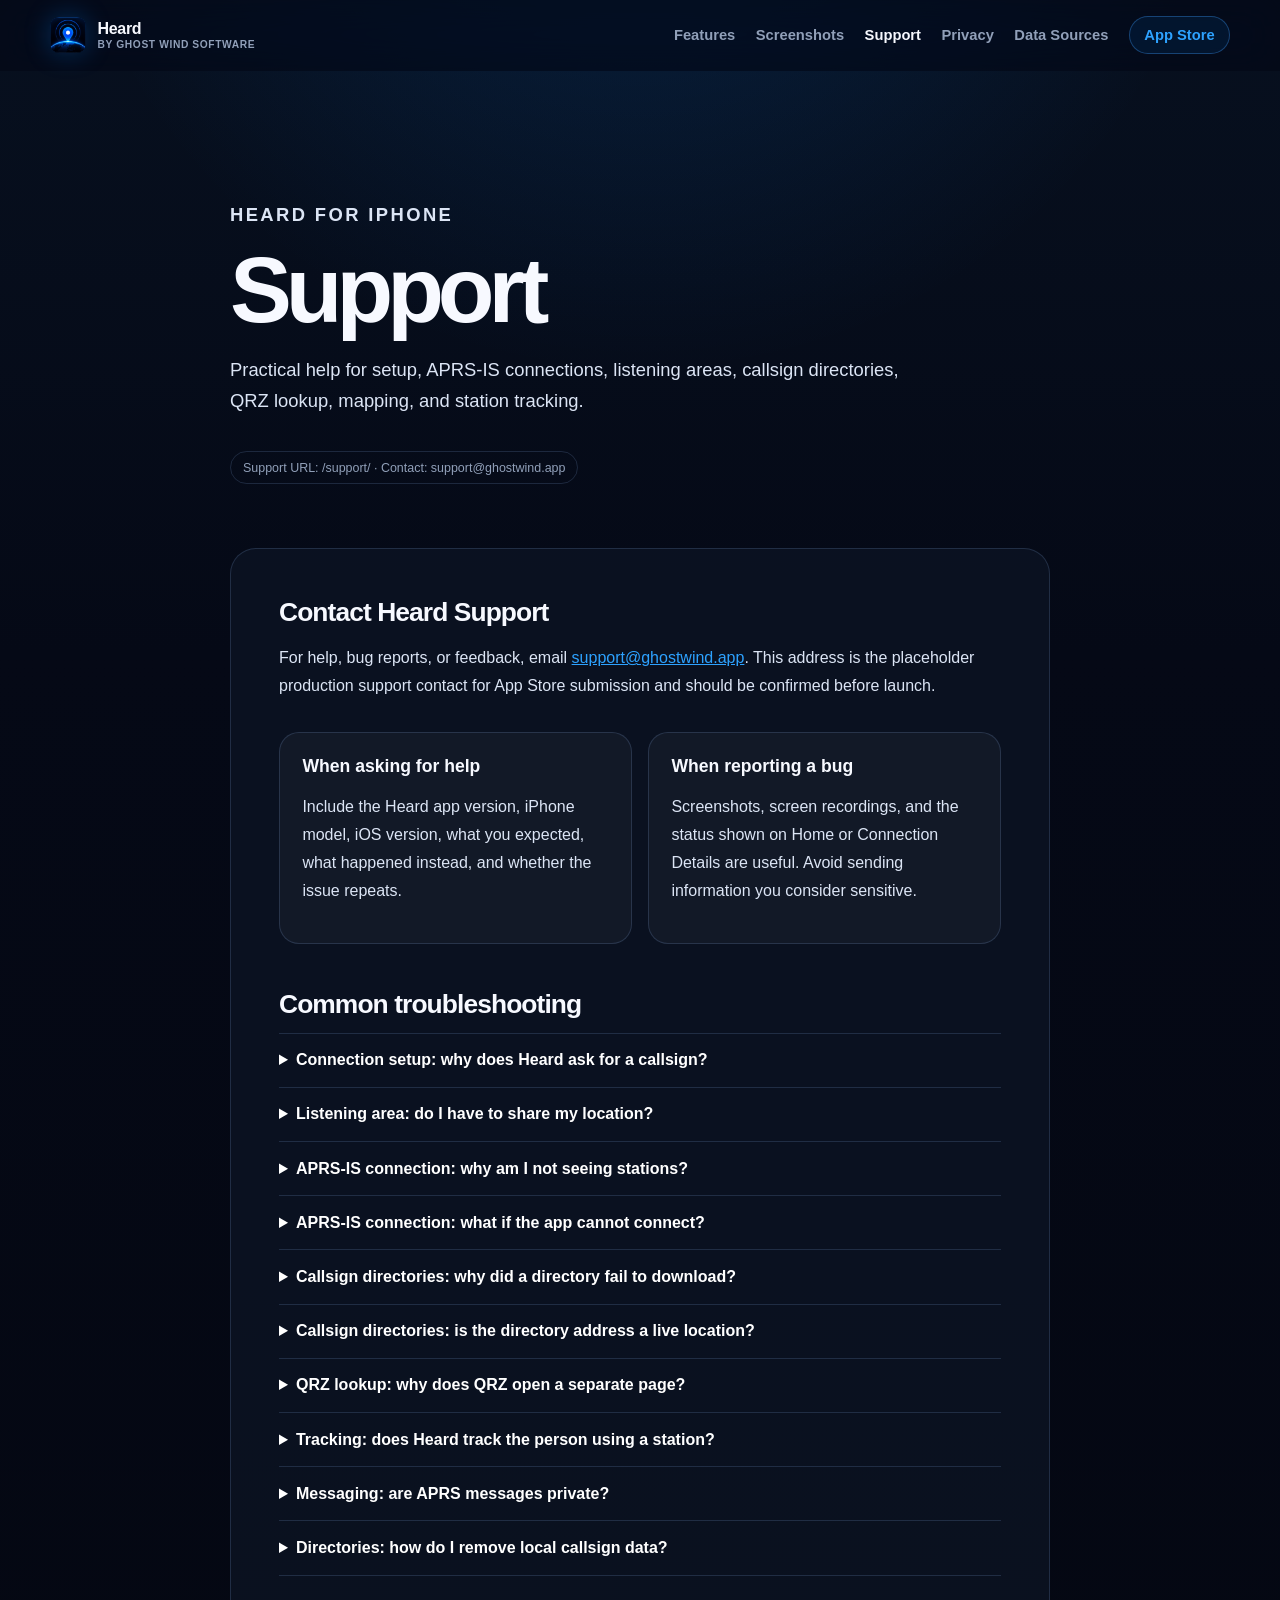
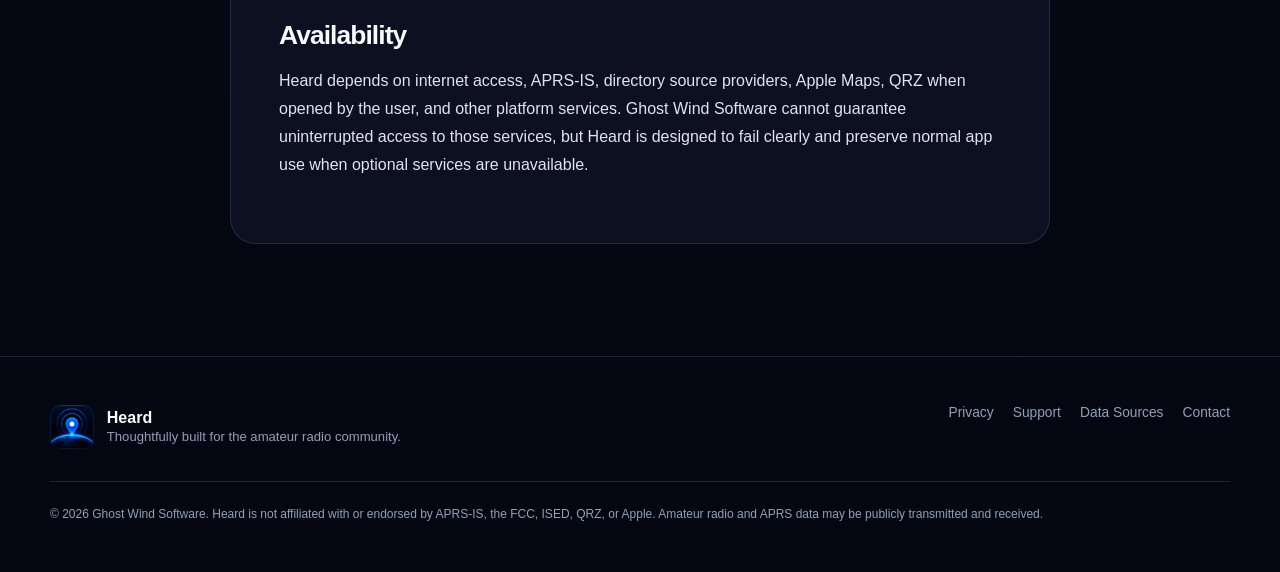
==== support/index.html @ fe1cc54a "web2" ====
<!doctype html>
<html lang="en">
<head>
  <script>document.documentElement.classList.add('js')</script>
  <meta charset="utf-8">
  <meta name="viewport" content="width=device-width, initial-scale=1, viewport-fit=cover">
  <title>Support — Heard APRS App</title>
  <meta name="description" content="Support, troubleshooting, bug reporting, and contact information for Heard, the iPhone APRS app from Ghost Wind Software.">
  <meta name="theme-color" content="#050916">
  <meta name="color-scheme" content="dark">
  <meta name="robots" content="index, follow">
  <meta property="og:title" content="Support — Heard">
  <meta property="og:description" content="Help with Heard setup, APRS-IS connections, listening areas, callsign directories, QRZ lookup, and bug reporting.">
  <meta property="og:image" content="../Assets/og-heard.jpg">
  <meta property="og:type" content="website">
  <meta property="og:site_name" content="Heard">
  <meta name="twitter:card" content="summary_large_image">
  <link rel="icon" href="../Assets/favicon-32.png">
  <link rel="apple-touch-icon" href="../Assets/apple-touch-icon.png">
  <link rel="manifest" href="../site.webmanifest">
  <link rel="stylesheet" href="../css/main.css">
</head>
<body>
<a class="skip-link" href="#main">Skip to content</a>
<header class="site-header"><nav class="nav" aria-label="Main navigation"><a class="brand" href="../"><img src="../Assets/icon-512.png" alt=""><span>Heard<small>by Ghost Wind Software</small></span></a><button class="menu-button" type="button" aria-label="Open navigation" aria-expanded="false" aria-controls="main-navigation">☰</button><div class="nav-links" id="main-navigation"><a href="../#features">Features</a><a href="../#screenshots">Screenshots</a><a href="../support/" aria-current="page">Support</a><a href="../privacy/">Privacy</a><a href="../data-sources/">Data Sources</a><a class="nav-cta" href="../#download">App Store</a></div></nav></header>
<main id="main">
  <section class="page-hero"><div class="narrow"><p class="eyebrow">Heard for iPhone</p><h1>Support</h1><p>Practical help for setup, APRS-IS connections, listening areas, callsign directories, QRZ lookup, mapping, and station tracking.</p><span class="page-meta">Support URL: /support/ · Contact: support@ghostwind.app</span></div></section>
  <section class="prose"><div class="narrow"><div class="prose-card">
    <h2>Contact Heard Support</h2>
    <p>For help, bug reports, or feedback, email <a href="mailto:support@ghostwind.app?subject=Heard%20Support">support@ghostwind.app</a>. This address is the placeholder production support contact for App Store submission and should be confirmed before launch.</p>
    <div class="support-grid">
      <div class="support-card"><h3>When asking for help</h3><p>Include the Heard app version, iPhone model, iOS version, what you expected, what happened instead, and whether the issue repeats.</p></div>
      <div class="support-card"><h3>When reporting a bug</h3><p>Screenshots, screen recordings, and the status shown on Home or Connection Details are useful. Avoid sending information you consider sensitive.</p></div>
    </div>
    <h2>Common troubleshooting</h2>
    <div class="faq">
      <details><summary>Connection setup: why does Heard ask for a callsign?</summary><p>APRS-IS uses an amateur-radio callsign as part of the connection identity. Heard validates the basic format during setup. Receive-only listening does not require you to transmit over radio.</p></details>
      <details><summary>Listening area: do I have to share my location?</summary><p>No. Location is optional. It provides the fastest way to create a nearby listening area and recenter the map, but you can choose a different area manually and adjust the radius.</p></details>
      <details><summary>APRS-IS connection: why am I not seeing stations?</summary><p>Confirm that Home says Listening, verify the listening area and radius, and allow time for APRS activity to arrive. Some areas are naturally quieter than others. Connection Details can show whether packets are arriving.</p></details>
      <details><summary>APRS-IS connection: what if the app cannot connect?</summary><p>Check network access, temporarily try a different network, and review any message shown in Connection Details. APRS-IS is an external community-operated system, so server availability and routing can vary.</p></details>
      <details><summary>Callsign directories: why did a directory fail to download?</summary><p>FCC and ISED directory files are hosted by their source providers. Temporary outages, slow connections, interrupted downloads, or limited device storage can prevent installation. You can retry from Settings.</p></details>
      <details><summary>Callsign directories: is the directory address a live location?</summary><p>No. A directory record is licence or registration information. The live map position comes from APRS packets and may be very different from the registration city, state, province, or postal area.</p></details>
      <details><summary>QRZ lookup: why does QRZ open a separate page?</summary><p>QRZ is an external service. Heard opens QRZ only when you choose that action, and QRZ controls its own account requirements, content, cookies, and availability.</p></details>
      <details><summary>Tracking: does Heard track the person using a station?</summary><p>No. Heard displays APRS position reports associated with a callsign or station identifier. It does not know who is physically carrying or operating a station.</p></details>
      <details><summary>Messaging: are APRS messages private?</summary><p>No. APRS messages can be carried over public radio and internet-linked infrastructure. Do not send confidential or sensitive information over APRS.</p></details>
      <details><summary>Directories: how do I remove local callsign data?</summary><p>Open Settings, choose Callsign Directories, select the installed country, and use Remove Directory. Other installed countries remain available.</p></details>
    </div>
    <h2>Availability</h2>
    <p>Heard depends on internet access, APRS-IS, directory source providers, Apple Maps, QRZ when opened by the user, and other platform services. Ghost Wind Software cannot guarantee uninterrupted access to those services, but Heard is designed to fail clearly and preserve normal app use when optional services are unavailable.</p>
  </div></div></section>
</main>
<footer class="site-footer"><div class="container footer-grid"><div class="footer-brand"><img src="../Assets/icon-512.png" alt=""><div><strong>Heard</strong><span>Thoughtfully built for the amateur radio community.</span></div></div><div class="footer-links"><a href="../privacy/">Privacy</a><a href="../support/">Support</a><a href="../data-sources/">Data Sources</a><a href="mailto:support@ghostwind.app">Contact</a></div><div class="footer-note">© <span data-year>2026</span> Ghost Wind Software. Heard is not affiliated with or endorsed by APRS-IS, the FCC, ISED, QRZ, or Apple. Amateur radio and APRS data may be publicly transmitted and received.</div></div></footer>
<script src="../js/main.js" defer></script>
</body>
</html>
---- css/main.css ----
/* Heard launch website — Ghost Wind Software */
:root {
  --midnight: #050916;
  --midnight-2: #090f20;
  --surface: rgba(16, 25, 45, 0.72);
  --surface-strong: #10182a;
  --surface-soft: rgba(255, 255, 255, 0.055);
  --line: rgba(151, 190, 255, 0.16);
  --line-strong: rgba(62, 158, 255, 0.34);
  --blue: #0a84ff;
  --blue-bright: #2da2ff;
  --cyan: #32d7ff;
  --white: #f7f9ff;
  --text: #dce5f5;
  --muted: #91a0b9;
  --muted-2: #66758f;
  --success: #32d7a0;
  --danger: #ff5f68;
  --max: 1180px;
  --radius-lg: 32px;
  --radius-md: 22px;
  --shadow: 0 28px 80px rgba(0, 0, 0, 0.38);
  color-scheme: dark;
}

* { box-sizing: border-box; }
html { scroll-behavior: smooth; background: var(--midnight); }
body {
  margin: 0;
  min-width: 320px;
  font-family: -apple-system, BlinkMacSystemFont, "SF Pro Display", "SF Pro Text", "Segoe UI", sans-serif;
  color: var(--white);
  background:
    radial-gradient(circle at 50% -10%, rgba(10, 132, 255, 0.17), transparent 37rem),
    linear-gradient(180deg, #07101f 0%, var(--midnight) 30%, #040711 100%);
  overflow-x: clip;
  -webkit-font-smoothing: antialiased;
}
body::before {
  content: "";
  position: fixed;
  inset: 0;
  z-index: -2;
  pointer-events: none;
  background-image:
    linear-gradient(rgba(85, 140, 220, 0.025) 1px, transparent 1px),
    linear-gradient(90deg, rgba(85, 140, 220, 0.025) 1px, transparent 1px);
  background-size: 48px 48px;
  mask-image: linear-gradient(to bottom, black, transparent 72%);
}
img { max-width: 100%; height: auto; }
a { color: inherit; }
button, a { -webkit-tap-highlight-color: transparent; }
button { font: inherit; }
:focus-visible { outline: 3px solid rgba(50, 215, 255, .9); outline-offset: 4px; }

.skip-link {
  position: fixed; left: 1rem; top: -5rem; z-index: 999;
  padding: .75rem 1rem; border-radius: 12px; color: white; background: var(--blue);
}
.skip-link:focus { top: 1rem; }

.site-header {
  position: sticky; top: 0; z-index: 30;
  border-bottom: 1px solid transparent;
  background: rgba(5, 9, 22, 0.7);
  backdrop-filter: blur(20px) saturate(150%);
  -webkit-backdrop-filter: blur(20px) saturate(150%);
}
.site-header.scrolled { border-color: var(--line); }
.nav {
  width: min(var(--max), calc(100% - 2rem)); min-height: 70px; margin: auto;
  display: flex; align-items: center; justify-content: space-between; gap: 1rem;
}
.brand { display: inline-flex; align-items: center; gap: .72rem; text-decoration: none; font-weight: 750; letter-spacing: -.02em; }
.brand img { width: 36px; height: 36px; border-radius: 9px; box-shadow: 0 0 26px rgba(10,132,255,.28); }
.brand small { display: block; margin-top: .08rem; color: var(--muted); font-size: .64rem; font-weight: 600; letter-spacing: .06em; text-transform: uppercase; }
.nav-links { display: flex; align-items: center; gap: clamp(.85rem, 1.6vw, 1.4rem); }
.nav-links a { text-decoration: none; color: var(--muted); font-size: .92rem; font-weight: 620; white-space: nowrap; }
.nav-links a:hover, .nav-links a[aria-current="page"] { color: var(--white); }
.nav-cta { padding: .62rem .9rem; border: 1px solid var(--line-strong); border-radius: 999px; color: var(--blue-bright) !important; background: rgba(10,132,255,.09); }
.menu-button { display: none; width: 44px; height: 44px; border: 1px solid var(--line); border-radius: 14px; background: var(--surface-soft); color: white; }

.container { width: min(var(--max), calc(100% - 2rem)); margin-inline: auto; }
.narrow { width: min(820px, calc(100% - 2rem)); margin-inline: auto; }
.eyebrow { margin: 0 0 1rem; color: var(--cyan); font-size: .79rem; font-weight: 760; letter-spacing: .13em; text-transform: uppercase; }
.display { margin: 0; font-size: clamp(3rem, 8vw, 6.8rem); line-height: .92; letter-spacing: -.07em; }
.gradient-text { background: linear-gradient(130deg, #fff 22%, #77c5ff 68%, #28ddff); background-clip: text; -webkit-background-clip: text; color: transparent; }
.section-title { margin: 0; max-width: 800px; font-size: clamp(2.25rem, 5vw, 4.7rem); line-height: 1; letter-spacing: -.055em; }
.section-lede { margin: 1.25rem 0 0; max-width: 690px; color: var(--text); font-size: clamp(1.05rem, 2vw, 1.3rem); line-height: 1.7; }
.muted { color: var(--muted); }
.kicker { color: var(--blue-bright); font-size: .9rem; font-weight: 720; }

.button-row { display: flex; flex-wrap: wrap; gap: .8rem; margin-top: 2rem; }
.button { display: inline-flex; align-items: center; justify-content: center; gap: .55rem; min-height: 50px; padding: .8rem 1.1rem; border: 1px solid var(--line); border-radius: 15px; text-align: center; text-decoration: none; font-weight: 700; }
.button.primary { color: white; border-color: rgba(66, 170, 255, .45); background: linear-gradient(180deg, #168dff, #0876df); box-shadow: 0 10px 30px rgba(10,132,255,.22); }
.button.secondary { background: rgba(255,255,255,.055); }
.button:hover { transform: translateY(-1px); }
.button .tiny { display: block; font-size: .65rem; color: rgba(255,255,255,.68); font-weight: 560; }
.app-store-placeholder { min-width: 178px; }
.cta-note { position: relative; z-index: 1; margin: 1.1rem 0 0; color: var(--muted); font-size: .9rem; }
.cta-note a { color: var(--text); }

.hero { position: relative; min-height: 910px; padding: clamp(5rem, 9vw, 8rem) 0 5rem; overflow: hidden; }
.hero::after {
  content: ""; position: absolute; z-index: -1; left: 50%; bottom: -170px; translate: -50% 0;
  width: max(1500px, 110vw); height: 700px;
  background: url('../Assets/heard-horizon-desktop.png') center bottom / contain no-repeat;
  opacity: .88; filter: saturate(1.08);
  mask-image: linear-gradient(to bottom, transparent 2%, black 43%, black 100%);
}
.hero-grid { display: grid; grid-template-columns: minmax(0, .92fr) minmax(430px, 1.08fr); gap: clamp(2rem, 6vw, 6rem); align-items: center; }
.hero-copy { padding-bottom: 5rem; }
.hero-brand { display: inline-flex; align-items: center; gap: 1rem; margin-bottom: 1.7rem; }
.hero-brand img { width: 84px; border-radius: 20px; box-shadow: 0 15px 55px rgba(10,132,255,.34); }
.hero-brand div { color: var(--muted); font-weight: 650; }
.hero-brand strong { display: block; color: white; font-size: 1.4rem; letter-spacing: -.03em; }
.hero-copy .section-lede { max-width: 600px; }
.hero-note { display: flex; align-items: center; gap: .55rem; margin-top: 1.3rem; color: var(--muted); font-size: .84rem; }
.hero-note::before { content: ""; width: 7px; height: 7px; border-radius: 50%; background: var(--success); box-shadow: 0 0 14px var(--success); }

.phone-stage { position: relative; min-height: 690px; perspective: 1400px; }
.phone {
  --device-radius: 52px;
  --screen-radius: 42px;
  --frame-width: 7px;
  --bezel-width: 9px;
  position: absolute;
  overflow: hidden;
  padding: calc(var(--frame-width) + var(--bezel-width));
  border-radius: var(--device-radius);
  background:
    linear-gradient(90deg, rgba(255,255,255,.18), transparent 9%, transparent 91%, rgba(255,255,255,.14)),
    linear-gradient(145deg, #7c8798 0%, #202837 16%, #05070c 46%, #303a4d 78%, #a2acbc 100%);
  box-shadow:
    0 54px 110px rgba(0, 0, 0, .62),
    0 0 70px rgba(10, 132, 255, .18),
    inset 0 0 0 1px rgba(255, 255, 255, .34),
    inset 0 0 0 var(--frame-width) #090c13,
    inset 0 0 0 calc(var(--frame-width) + 1px) rgba(255,255,255,.11);
}
.phone::before,
.device-card .phone-single::before {
  content: "";
  position: absolute;
  inset: calc(var(--frame-width) + var(--bezel-width));
  z-index: 3;
  pointer-events: none;
  border-radius: var(--screen-radius);
  background:
    linear-gradient(112deg, rgba(255,255,255,.24) 0%, rgba(255,255,255,.09) 12%, transparent 34%),
    linear-gradient(180deg, rgba(255,255,255,.14), transparent 9%, transparent 88%, rgba(255,255,255,.08));
  mix-blend-mode: screen;
  opacity: .52;
}
.phone::after,
.device-card .phone-single::after {
  content: "";
  position: absolute;
  left: 50%;
  top: calc(var(--frame-width) + var(--bezel-width) + 13px);
  z-index: 5;
  translate: -50% 0;
  width: 31%;
  height: 3.15%;
  min-height: 19px;
  border-radius: 999px;
  background:
    radial-gradient(circle at 74% 50%, rgba(55,72,94,.62) 0 6%, transparent 8%),
    linear-gradient(180deg, #12151d, #020307 68%);
  box-shadow:
    inset 0 1px 1px rgba(255,255,255,.09),
    inset 0 -1px 1px rgba(255,255,255,.05),
    0 1px 1px rgba(255,255,255,.08);
}
.phone img {
  display: block;
  position: relative;
  z-index: 1;
  width: 100%;
  height: auto;
  border: var(--bezel-width) solid #030409;
  border-radius: var(--screen-radius);
  background: #05070d;
  object-fit: cover;
}
.phone.main { width: 368px; left: 50%; top: 0; translate: -50% 0; z-index: 3; }
.phone.left { width: 272px; left: -16px; top: 132px; transform: rotateY(18deg) rotateZ(-5deg); z-index: 1; opacity: .9; }
.phone.right { width: 272px; right: -16px; top: 132px; transform: rotateY(-18deg) rotateZ(5deg); z-index: 2; opacity: .92; }
.phone-glow { position: absolute; left: 50%; top: 48%; translate: -50% -50%; width: 650px; height: 650px; border-radius: 50%; background: radial-gradient(circle, rgba(24,145,255,.34), rgba(18,83,160,.16) 36%, transparent 66%); filter: blur(30px); }
.hero-device-render { position: relative; z-index: 2; display: block; width: min(760px, 112%); max-width: none; margin: -1.5rem 0 0 50%; translate: -50% 0; filter: saturate(1.04); }

.trust-strip { margin-top: -1rem; padding: 1rem 0 6rem; }
.trust-grid { display: grid; grid-template-columns: repeat(4, 1fr); gap: .8rem; }
.trust-item { padding: 1.05rem; border: 1px solid var(--line); border-radius: 18px; background: rgba(11,18,34,.68); text-align: center; }
.trust-item strong { display: block; font-size: 1rem; }
.trust-item span { color: var(--muted); font-size: .8rem; }

.section { padding: clamp(5rem, 10vw, 9rem) 0; }
.section-head { margin-bottom: clamp(2.5rem, 6vw, 5rem); }
.feature-row { display: grid; grid-template-columns: minmax(0, 1fr) minmax(360px, .8fr); gap: clamp(3rem, 8vw, 7rem); align-items: center; }
.feature-row.reverse { grid-template-columns: minmax(360px, .8fr) minmax(0, 1fr); }
.feature-row.reverse .feature-copy { order: 2; }
.feature-copy h3 { margin: .6rem 0 1rem; font-size: clamp(2rem, 4vw, 3.7rem); line-height: 1.02; letter-spacing: -.05em; }
.feature-copy p { color: var(--text); font-size: 1.08rem; line-height: 1.72; }
.feature-list { list-style: none; padding: 0; margin: 1.6rem 0 0; display: grid; gap: .85rem; }
.feature-list li { position: relative; padding-left: 1.7rem; color: var(--text); }
.feature-list li::before { content: ""; position: absolute; left: 0; top: .47rem; width: 8px; height: 8px; border-radius: 50%; background: var(--blue); box-shadow: 0 0 14px rgba(10,132,255,.8); }
.device-card {
  position: relative;
  display: grid;
  place-items: center;
  min-height: 700px;
  border: 1px solid var(--line);
  border-radius: var(--radius-lg);
  background:
    radial-gradient(circle at 50% 18%, rgba(47, 162, 255, .18), transparent 35%),
    linear-gradient(155deg, rgba(14,32,60,.78), rgba(5,9,20,.5));
  overflow: hidden;
  box-shadow: var(--shadow);
}
.device-card::before { content: ""; position: absolute; inset: auto -15% -32% -15%; height: 65%; background: url('../Assets/heard-horizon-desktop.png') center bottom / cover no-repeat; opacity: .45; mask-image: linear-gradient(transparent, black 52%); }
.device-card .phone-single {
  --device-radius: 52px;
  --screen-radius: 42px;
  --frame-width: 7px;
  --bezel-width: 9px;
  position: relative;
  overflow: hidden;
  width: min(368px, 76%);
  padding: calc(var(--frame-width) + var(--bezel-width));
  border-radius: var(--device-radius);
  background:
    linear-gradient(90deg, rgba(255,255,255,.18), transparent 9%, transparent 91%, rgba(255,255,255,.14)),
    linear-gradient(145deg, #7c8798 0%, #202837 16%, #05070c 46%, #303a4d 78%, #a2acbc 100%);
  box-shadow:
    0 54px 110px rgba(0,0,0,.62),
    0 0 70px rgba(10,132,255,.16),
    inset 0 0 0 1px rgba(255,255,255,.34),
    inset 0 0 0 var(--frame-width) #090c13,
    inset 0 0 0 calc(var(--frame-width) + 1px) rgba(255,255,255,.11);
}
.device-card .phone-single img {
  display: block;
  position: relative;
  z-index: 1;
  width: 100%;
  height: auto;
  border: var(--bezel-width) solid #030409;
  border-radius: var(--screen-radius);
  background: #05070d;
  object-fit: cover;
}
.device-card.wide-shot .phone-single { width: min(408px, 80%); }
.feature-device-render { position: relative; z-index: 1; display: block; width: min(390px, 82%); max-width: none; translate: 0 4.5%; filter: saturate(1.03); }

.feature-cards { display: grid; grid-template-columns: repeat(3, 1fr); gap: 1rem; }
.feature-card { position: relative; min-height: 260px; padding: 1.7rem; border: 1px solid var(--line); border-radius: 24px; background: linear-gradient(145deg, rgba(18,29,50,.92), rgba(7,12,24,.75)); overflow: hidden; }
.feature-card::after { content: ""; position: absolute; inset: auto -3rem -5rem auto; width: 10rem; height: 10rem; border-radius: 50%; background: rgba(10,132,255,.18); filter: blur(25px); }
.feature-icon { display: inline-grid; place-items: center; width: 44px; height: 44px; border: 1px solid rgba(56,167,255,.32); border-radius: 14px; background: rgba(10,132,255,.1); color: var(--cyan); font-size: 1.3rem; }
.feature-card h3 { margin: 1.35rem 0 .6rem; font-size: 1.35rem; letter-spacing: -.03em; }
.feature-card p { margin: 0; color: var(--muted); line-height: 1.65; }

.privacy-panel { position: relative; display: grid; grid-template-columns: 1fr 1fr; gap: 2.5rem; padding: clamp(2rem, 5vw, 4.5rem); border: 1px solid var(--line-strong); border-radius: var(--radius-lg); background: linear-gradient(135deg, rgba(8,31,61,.9), rgba(5,10,23,.9)); overflow: hidden; box-shadow: var(--shadow); }
.privacy-panel::before { content: ""; position: absolute; width: 430px; height: 430px; right: -130px; top: -180px; border-radius: 50%; background: radial-gradient(circle, rgba(31,160,255,.28), transparent 67%); }
.privacy-points { display: grid; grid-template-columns: 1fr 1fr; gap: .8rem; }
.privacy-point { padding: 1rem; border: 1px solid var(--line); border-radius: 17px; background: rgba(255,255,255,.04); }
.privacy-point strong { display: block; margin-bottom: .3rem; }
.privacy-point span { color: var(--muted); font-size: .86rem; line-height: 1.5; }

.gallery { display: grid; grid-template-columns: repeat(5, 1fr); gap: 1rem; align-items: start; }
.gallery button {
  --device-radius: 30px;
  --screen-radius: 24px;
  --frame-width: 4px;
  --bezel-width: 5px;
  position: relative;
  overflow: hidden;
  padding: calc(var(--frame-width) + var(--bezel-width));
  border: 0;
  border-radius: var(--device-radius);
  background:
    linear-gradient(90deg, rgba(255,255,255,.16), transparent 10%, transparent 90%, rgba(255,255,255,.12)),
    linear-gradient(145deg, #6f7a8c 0%, #1b2230 18%, #05070c 48%, #273245 78%, #9aa5b6 100%);
  box-shadow:
    0 28px 62px rgba(0,0,0,.46),
    inset 0 0 0 1px rgba(255,255,255,.28),
    inset 0 0 0 var(--frame-width) #090c13;
  cursor: zoom-in;
}
.gallery button::before {
  content: "";
  position: absolute;
  inset: calc(var(--frame-width) + var(--bezel-width));
  z-index: 2;
  pointer-events: none;
  border-radius: var(--screen-radius);
  background: linear-gradient(112deg, rgba(255,255,255,.22), transparent 32%);
  mix-blend-mode: screen;
  opacity: .42;
}
.gallery button::after {
  content: "";
  position: absolute;
  left: 50%;
  top: calc(var(--frame-width) + var(--bezel-width) + 6px);
  translate: -50% 0;
  z-index: 4;
  width: 31%;
  height: 3.15%;
  min-height: 10px;
  border-radius: 999px;
  background:
    radial-gradient(circle at 74% 50%, rgba(55,72,94,.62) 0 6%, transparent 8%),
    linear-gradient(180deg, #12151d, #020307 68%);
  box-shadow: inset 0 1px 1px rgba(255,255,255,.08);
}
.gallery button:nth-child(even) { margin-top: 3rem; }
.gallery img {
  display: block;
  position: relative;
  z-index: 1;
  width: 100%;
  border: var(--bezel-width) solid #030409;
  border-radius: var(--screen-radius);
}
.gallery button:hover { transform: translateY(-5px); box-shadow: 0 34px 70px rgba(0,0,0,.5), 0 0 34px rgba(10,132,255,.14), inset 0 0 0 1px rgba(255,255,255,.32), inset 0 0 0 var(--frame-width) #090c13; }

dialog { width: min(92vw, 430px); max-height: 92vh; padding: 0; border: 1px solid rgba(255,255,255,.26); border-radius: 28px; background: #000; box-shadow: 0 40px 120px rgba(0,0,0,.75); }
dialog::backdrop { background: rgba(0,3,12,.82); backdrop-filter: blur(15px); }
dialog img { width: 100%; display: block; }
.dialog-close { position: fixed; top: max(1rem, env(safe-area-inset-top)); right: 1rem; width: 44px; height: 44px; border-radius: 50%; border: 1px solid rgba(255,255,255,.25); color: white; background: rgba(0,0,0,.7); font-size: 1.25rem; cursor: pointer; }

.cta { position: relative; overflow: hidden; text-align: center; padding: clamp(4rem, 10vw, 8rem) 1.2rem; border: 1px solid var(--line); border-radius: var(--radius-lg); background: linear-gradient(180deg, rgba(10,25,50,.88), rgba(4,8,19,.88)); }
.cta::after { content: ""; position: absolute; inset: auto 0 -10% 0; height: 75%; background: url('../Assets/heard-horizon-desktop.png') center bottom / cover no-repeat; opacity: .7; mask-image: linear-gradient(transparent, black 38%); }
.cta > * { position: relative; z-index: 1; }
.cta .section-title { margin-inline: auto; }
.cta .section-lede { margin-inline: auto; }
.cta .button-row { justify-content: center; }

.site-footer { padding: 3rem 0 calc(3rem + env(safe-area-inset-bottom)); border-top: 1px solid var(--line); color: var(--muted); }
.footer-grid { display: grid; grid-template-columns: 1fr auto; gap: 2rem; align-items: start; }
.footer-brand { display: flex; gap: .8rem; align-items: center; }
.footer-brand img { width: 44px; border-radius: 11px; }
.footer-brand strong { color: white; display: block; }
.footer-brand span { font-size: .82rem; }
.footer-links { display: flex; flex-wrap: wrap; justify-content: flex-end; gap: 1.2rem; font-size: .86rem; }
.footer-links a { text-decoration: none; }
.footer-note { grid-column: 1 / -1; padding-top: 1.4rem; border-top: 1px solid var(--line); font-size: .75rem; line-height: 1.6; }

/* Information pages */
.page-hero { padding: clamp(5rem, 10vw, 8rem) 0 3rem; }
.page-hero h1 { margin: 0; font-size: clamp(3rem, 8vw, 5.8rem); letter-spacing: -.065em; line-height: .96; }
.page-hero p { max-width: 700px; color: var(--text); font-size: 1.15rem; line-height: 1.7; }
.page-meta { display: inline-flex; margin-top: 1rem; padding: .55rem .75rem; border: 1px solid var(--line); border-radius: 999px; color: var(--muted); font-size: .78rem; }
.error-icon { border-radius: 20px; box-shadow: 0 15px 55px rgba(10,132,255,.34); }
.prose { padding: 1rem 0 7rem; }
.prose-card { padding: clamp(1.4rem, 4vw, 3rem); border: 1px solid var(--line); border-radius: 26px; background: rgba(13,20,36,.75); }
.prose h2 { margin: 2.8rem 0 .8rem; font-size: 1.65rem; letter-spacing: -.035em; }
.prose h2:first-child { margin-top: 0; }
.prose h3 { margin: 1.7rem 0 .55rem; font-size: 1.1rem; }
.prose p, .prose li { color: var(--text); line-height: 1.75; overflow-wrap: anywhere; }
.prose ul { padding-left: 1.2rem; }
.prose a { color: var(--blue-bright); }
.notice { margin: 1.5rem 0; padding: 1.2rem; border-left: 3px solid var(--blue); border-radius: 4px 16px 16px 4px; background: rgba(10,132,255,.085); color: var(--text); line-height: 1.65; }
.support-grid { display: grid; grid-template-columns: 1fr 1fr; gap: 1rem; margin: 2rem 0; }
.support-card { padding: 1.4rem; border: 1px solid var(--line); border-radius: 20px; background: rgba(255,255,255,.035); }
.support-card h3 { margin-top: 0; }
.faq details { border-top: 1px solid var(--line); padding: 1.1rem 0; }
.faq details:last-child { border-bottom: 1px solid var(--line); }
.faq summary { cursor: pointer; color: white; font-weight: 700; }
.faq details p { margin-bottom: 0; }
.source-grid { display: grid; grid-template-columns: repeat(2, 1fr); gap: 1rem; }
.source-card { padding: 1.5rem; border: 1px solid var(--line); border-radius: 22px; background: rgba(255,255,255,.035); }
.source-card h2 { margin-top: 0; }
.source-label { color: var(--cyan); font-size: .75rem; font-weight: 760; letter-spacing: .1em; text-transform: uppercase; }

.reveal { opacity: 1; transform: none; }
.js .reveal { opacity: 0; transform: translateY(18px); transition: opacity .7s ease, transform .7s ease; }
.js .reveal.visible { opacity: 1; transform: none; }

@media (max-width: 960px) {
  .hero { min-height: auto; padding-bottom: 7rem; }
  .hero-grid { grid-template-columns: 1fr; }
  .hero-copy { text-align: center; padding-bottom: 0; }
  .hero-brand, .hero-note { justify-content: center; }
  .hero-copy .section-lede { margin-inline: auto; }
  .hero-copy .button-row { justify-content: center; }
  .phone-stage { width: min(760px, 100%); margin: auto; }
  .trust-grid { grid-template-columns: repeat(2, 1fr); }
  .feature-row, .feature-row.reverse { grid-template-columns: 1fr; }
  .feature-row.reverse .feature-copy { order: initial; }
  .device-card { min-height: 620px; }
  .feature-cards { grid-template-columns: repeat(2, 1fr); }
  .gallery { grid-template-columns: repeat(3, 1fr); }
  .privacy-panel { grid-template-columns: 1fr; }
}

@media (max-width: 820px) {
  .nav { min-height: 64px; }
  .menu-button { display: inline-grid; place-items: center; }
  .nav-links { position: fixed; inset: 65px 1rem auto 1rem; display: none; max-height: calc(100svh - 82px); overflow: auto; padding: 1rem; border: 1px solid var(--line); border-radius: 20px; background: rgba(5,9,20,.96); box-shadow: var(--shadow); }
  .nav-links.open { display: grid; }
  .nav-links a { padding: .75rem; white-space: normal; }
  .hero { padding-top: 4rem; }
  .hero::after { background-image: url('../Assets/heard-horizon-mobile.png'); width: 900px; height: 760px; bottom: -300px; opacity: .75; }
  .hero-brand { display: grid; justify-items: center; }
  .hero-brand img { width: 74px; }
  .display { font-size: clamp(3.35rem, 17vw, 5rem); }
  .phone-stage { min-height: 575px; overflow: hidden; }
  .hero-device-render { width: min(720px, 122%); margin-top: -1rem; }
  .phone, .device-card .phone-single { --device-radius: 42px; --screen-radius: 34px; --frame-width: 6px; --bezel-width: 7px; }
  .phone.main { width: 275px; }
  .phone.left { width: 185px; top: 130px; left: -30px; }
  .phone.right { width: 185px; top: 130px; right: -30px; }
  .phone-glow { width: 400px; height: 400px; }
  .trust-strip { padding-bottom: 3rem; }
  .section { padding: 4.5rem 0; }
  .device-card { min-height: 560px; }
  .feature-cards, .support-grid, .source-grid { grid-template-columns: 1fr; }
  .privacy-points { grid-template-columns: 1fr; }
  .gallery { grid-template-columns: repeat(2, 1fr); }
  .gallery button:nth-child(even) { margin-top: 1.5rem; }
  .footer-grid { grid-template-columns: 1fr; }
  .footer-links { justify-content: flex-start; }
}

@media (max-width: 430px) {
  .container, .narrow, .nav { width: min(100% - 1.25rem, var(--max)); }
  .button-row { width: 100%; }
  .button { width: 100%; }
  .hero-brand div { text-align: center; }
  .phone-stage { min-height: 460px; }
  .hero-device-render { width: min(620px, 138%); margin-top: .5rem; }
  .phone, .device-card .phone-single { --device-radius: 36px; --screen-radius: 29px; --frame-width: 5px; --bezel-width: 6px; }
  .phone.main { width: 244px; }
  .phone.left, .phone.right { width: 160px; top: 120px; }
  .device-card { min-height: 510px; border-radius: 24px; }
  .device-card .phone-single { width: min(275px, 82%); }
  .feature-device-render { width: min(330px, 88%); translate: 0 3%; }
  .feature-card, .privacy-panel, .prose-card { border-radius: 20px; }
  .gallery { gap: .6rem; }
  .gallery button { --device-radius: 22px; --screen-radius: 17px; --frame-width: 3px; --bezel-width: 4px; }
  .gallery button::after { min-height: 8px; }
}

@media (prefers-reduced-motion: reduce) {
  html { scroll-behavior: auto; }
  *, *::before, *::after { animation-duration: .01ms !important; animation-iteration-count: 1 !important; transition-duration: .01ms !important; }
  .reveal { opacity: 1; transform: none; }
}
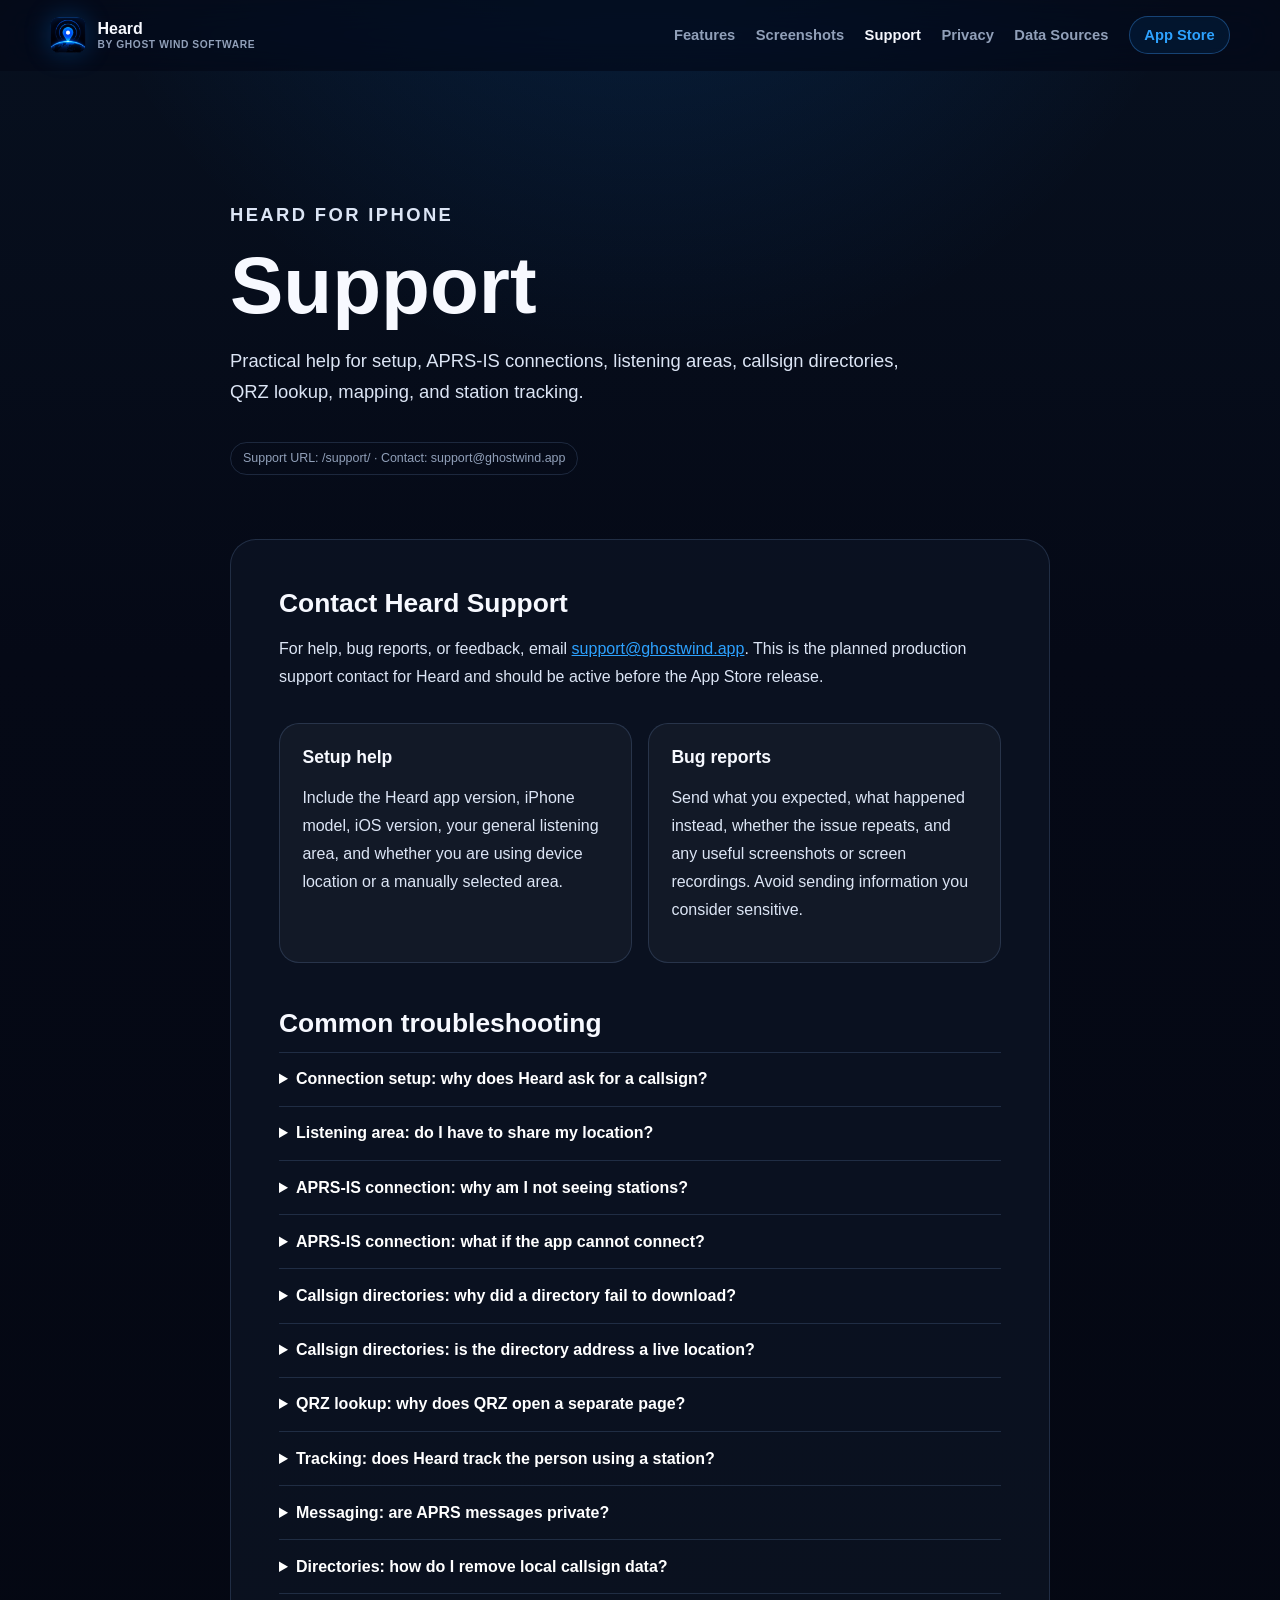
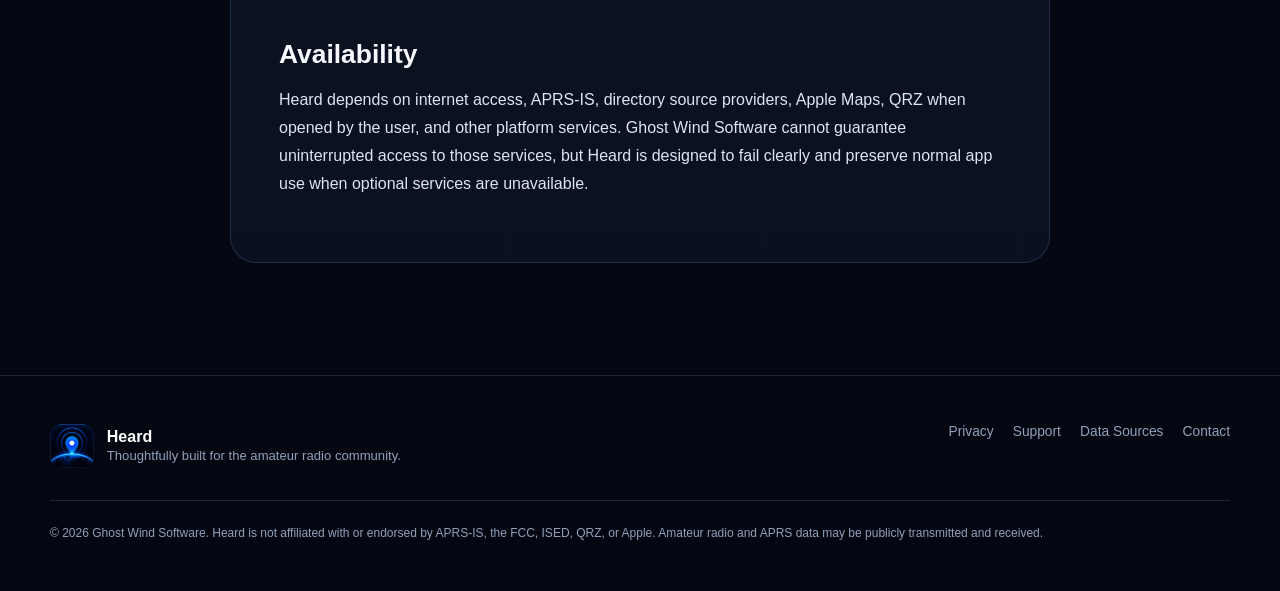
==== commit e03e2108: "web" ====
--- a/support/index.html
+++ b/support/index.html
@@ -27,10 +27,10 @@
   <section class="page-hero"><div class="narrow"><p class="eyebrow">Heard for iPhone</p><h1>Support</h1><p>Practical help for setup, APRS-IS connections, listening areas, callsign directories, QRZ lookup, mapping, and station tracking.</p><span class="page-meta">Support URL: /support/ · Contact: support@ghostwind.app</span></div></section>
   <section class="prose"><div class="narrow"><div class="prose-card">
     <h2>Contact Heard Support</h2>
-    <p>For help, bug reports, or feedback, email <a href="mailto:support@ghostwind.app?subject=Heard%20Support">support@ghostwind.app</a>. This address is the placeholder production support contact for App Store submission and should be confirmed before launch.</p>
+    <p>For help, bug reports, or feedback, email <a href="mailto:support@ghostwind.app?subject=Heard%20Support">support@ghostwind.app</a>. This is the planned production support contact for Heard and should be active before the App Store release.</p>
     <div class="support-grid">
-      <div class="support-card"><h3>When asking for help</h3><p>Include the Heard app version, iPhone model, iOS version, what you expected, what happened instead, and whether the issue repeats.</p></div>
-      <div class="support-card"><h3>When reporting a bug</h3><p>Screenshots, screen recordings, and the status shown on Home or Connection Details are useful. Avoid sending information you consider sensitive.</p></div>
+      <div class="support-card"><h3>Setup help</h3><p>Include the Heard app version, iPhone model, iOS version, your general listening area, and whether you are using device location or a manually selected area.</p></div>
+      <div class="support-card"><h3>Bug reports</h3><p>Send what you expected, what happened instead, whether the issue repeats, and any useful screenshots or screen recordings. Avoid sending information you consider sensitive.</p></div>
     </div>
     <h2>Common troubleshooting</h2>
     <div class="faq">
--- a/css/main.css
+++ b/css/main.css
@@ -72,7 +72,7 @@
   width: min(var(--max), calc(100% - 2rem)); min-height: 70px; margin: auto;
   display: flex; align-items: center; justify-content: space-between; gap: 1rem;
 }
-.brand { display: inline-flex; align-items: center; gap: .72rem; text-decoration: none; font-weight: 750; letter-spacing: -.02em; }
+.brand { display: inline-flex; align-items: center; gap: .72rem; text-decoration: none; font-weight: 750; letter-spacing: 0; }
 .brand img { width: 36px; height: 36px; border-radius: 9px; box-shadow: 0 0 26px rgba(10,132,255,.28); }
 .brand small { display: block; margin-top: .08rem; color: var(--muted); font-size: .64rem; font-weight: 600; letter-spacing: .06em; text-transform: uppercase; }
 .nav-links { display: flex; align-items: center; gap: clamp(.85rem, 1.6vw, 1.4rem); }
@@ -84,10 +84,10 @@
 .container { width: min(var(--max), calc(100% - 2rem)); margin-inline: auto; }
 .narrow { width: min(820px, calc(100% - 2rem)); margin-inline: auto; }
 .eyebrow { margin: 0 0 1rem; color: var(--cyan); font-size: .79rem; font-weight: 760; letter-spacing: .13em; text-transform: uppercase; }
-.display { margin: 0; font-size: clamp(3rem, 8vw, 6.8rem); line-height: .92; letter-spacing: -.07em; }
+.display { margin: 0; font-size: 6rem; line-height: .94; letter-spacing: 0; }
 .gradient-text { background: linear-gradient(130deg, #fff 22%, #77c5ff 68%, #28ddff); background-clip: text; -webkit-background-clip: text; color: transparent; }
-.section-title { margin: 0; max-width: 800px; font-size: clamp(2.25rem, 5vw, 4.7rem); line-height: 1; letter-spacing: -.055em; }
-.section-lede { margin: 1.25rem 0 0; max-width: 690px; color: var(--text); font-size: clamp(1.05rem, 2vw, 1.3rem); line-height: 1.7; }
+.section-title { margin: 0; max-width: 800px; font-size: 4.2rem; line-height: 1.03; letter-spacing: 0; }
+.section-lede { margin: 1.25rem 0 0; max-width: 690px; color: var(--text); font-size: 1.18rem; line-height: 1.7; }
 .muted { color: var(--muted); }
 .kicker { color: var(--blue-bright); font-size: .9rem; font-weight: 720; }
 
@@ -114,7 +114,7 @@
 .hero-brand { display: inline-flex; align-items: center; gap: 1rem; margin-bottom: 1.7rem; }
 .hero-brand img { width: 84px; border-radius: 20px; box-shadow: 0 15px 55px rgba(10,132,255,.34); }
 .hero-brand div { color: var(--muted); font-weight: 650; }
-.hero-brand strong { display: block; color: white; font-size: 1.4rem; letter-spacing: -.03em; }
+.hero-brand strong { display: block; color: white; font-size: 1.4rem; letter-spacing: 0; }
 .hero-copy .section-lede { max-width: 600px; }
 .hero-note { display: flex; align-items: center; gap: .55rem; margin-top: 1.3rem; color: var(--muted); font-size: .84rem; }
 .hero-note::before { content: ""; width: 7px; height: 7px; border-radius: 50%; background: var(--success); box-shadow: 0 0 14px var(--success); }
@@ -201,7 +201,7 @@
 .feature-row { display: grid; grid-template-columns: minmax(0, 1fr) minmax(360px, .8fr); gap: clamp(3rem, 8vw, 7rem); align-items: center; }
 .feature-row.reverse { grid-template-columns: minmax(360px, .8fr) minmax(0, 1fr); }
 .feature-row.reverse .feature-copy { order: 2; }
-.feature-copy h3 { margin: .6rem 0 1rem; font-size: clamp(2rem, 4vw, 3.7rem); line-height: 1.02; letter-spacing: -.05em; }
+.feature-copy h3 { margin: .6rem 0 1rem; font-size: 3.25rem; line-height: 1.05; letter-spacing: 0; }
 .feature-copy p { color: var(--text); font-size: 1.08rem; line-height: 1.72; }
 .feature-list { list-style: none; padding: 0; margin: 1.6rem 0 0; display: grid; gap: .85rem; }
 .feature-list li { position: relative; padding-left: 1.7rem; color: var(--text); }
@@ -258,7 +258,7 @@
 .feature-card { position: relative; min-height: 260px; padding: 1.7rem; border: 1px solid var(--line); border-radius: 24px; background: linear-gradient(145deg, rgba(18,29,50,.92), rgba(7,12,24,.75)); overflow: hidden; }
 .feature-card::after { content: ""; position: absolute; inset: auto -3rem -5rem auto; width: 10rem; height: 10rem; border-radius: 50%; background: rgba(10,132,255,.18); filter: blur(25px); }
 .feature-icon { display: inline-grid; place-items: center; width: 44px; height: 44px; border: 1px solid rgba(56,167,255,.32); border-radius: 14px; background: rgba(10,132,255,.1); color: var(--cyan); font-size: 1.3rem; }
-.feature-card h3 { margin: 1.35rem 0 .6rem; font-size: 1.35rem; letter-spacing: -.03em; }
+.feature-card h3 { margin: 1.35rem 0 .6rem; font-size: 1.35rem; letter-spacing: 0; }
 .feature-card p { margin: 0; color: var(--muted); line-height: 1.65; }
 
 .privacy-panel { position: relative; display: grid; grid-template-columns: 1fr 1fr; gap: 2.5rem; padding: clamp(2rem, 5vw, 4.5rem); border: 1px solid var(--line-strong); border-radius: var(--radius-lg); background: linear-gradient(135deg, rgba(8,31,61,.9), rgba(5,10,23,.9)); overflow: hidden; box-shadow: var(--shadow); }
@@ -268,7 +268,7 @@
 .privacy-point strong { display: block; margin-bottom: .3rem; }
 .privacy-point span { color: var(--muted); font-size: .86rem; line-height: 1.5; }
 
-.gallery { display: grid; grid-template-columns: repeat(5, 1fr); gap: 1rem; align-items: start; }
+.gallery { display: grid; grid-template-columns: repeat(6, 1fr); gap: 1rem; align-items: start; }
 .gallery button {
   --device-radius: 30px;
   --screen-radius: 24px;
@@ -350,13 +350,13 @@
 
 /* Information pages */
 .page-hero { padding: clamp(5rem, 10vw, 8rem) 0 3rem; }
-.page-hero h1 { margin: 0; font-size: clamp(3rem, 8vw, 5.8rem); letter-spacing: -.065em; line-height: .96; }
+.page-hero h1 { margin: 0; font-size: 5rem; letter-spacing: 0; line-height: 1; }
 .page-hero p { max-width: 700px; color: var(--text); font-size: 1.15rem; line-height: 1.7; }
 .page-meta { display: inline-flex; margin-top: 1rem; padding: .55rem .75rem; border: 1px solid var(--line); border-radius: 999px; color: var(--muted); font-size: .78rem; }
 .error-icon { border-radius: 20px; box-shadow: 0 15px 55px rgba(10,132,255,.34); }
 .prose { padding: 1rem 0 7rem; }
 .prose-card { padding: clamp(1.4rem, 4vw, 3rem); border: 1px solid var(--line); border-radius: 26px; background: rgba(13,20,36,.75); }
-.prose h2 { margin: 2.8rem 0 .8rem; font-size: 1.65rem; letter-spacing: -.035em; }
+.prose h2 { margin: 2.8rem 0 .8rem; font-size: 1.65rem; letter-spacing: 0; }
 .prose h2:first-child { margin-top: 0; }
 .prose h3 { margin: 1.7rem 0 .55rem; font-size: 1.1rem; }
 .prose p, .prose li { color: var(--text); line-height: 1.75; overflow-wrap: anywhere; }
@@ -387,6 +387,10 @@
   .hero-copy .section-lede { margin-inline: auto; }
   .hero-copy .button-row { justify-content: center; }
   .phone-stage { width: min(760px, 100%); margin: auto; }
+  .display { font-size: 5.2rem; }
+  .section-title { font-size: 3.7rem; }
+  .feature-copy h3 { font-size: 3rem; }
+  .page-hero h1 { font-size: 4.5rem; }
   .trust-grid { grid-template-columns: repeat(2, 1fr); }
   .feature-row, .feature-row.reverse { grid-template-columns: 1fr; }
   .feature-row.reverse .feature-copy { order: initial; }
@@ -406,7 +410,10 @@
   .hero::after { background-image: url('../Assets/heard-horizon-mobile.png'); width: 900px; height: 760px; bottom: -300px; opacity: .75; }
   .hero-brand { display: grid; justify-items: center; }
   .hero-brand img { width: 74px; }
-  .display { font-size: clamp(3.35rem, 17vw, 5rem); }
+  .display { font-size: 4.6rem; }
+  .section-title { font-size: 3.25rem; }
+  .feature-copy h3 { font-size: 2.6rem; }
+  .page-hero h1 { font-size: 4rem; }
   .phone-stage { min-height: 575px; overflow: hidden; }
   .hero-device-render { width: min(720px, 122%); margin-top: -1rem; }
   .phone, .device-card .phone-single { --device-radius: 42px; --screen-radius: 34px; --frame-width: 6px; --bezel-width: 7px; }
@@ -430,6 +437,11 @@
   .button-row { width: 100%; }
   .button { width: 100%; }
   .hero-brand div { text-align: center; }
+  .display { font-size: 3.35rem; }
+  .section-title { font-size: 2.45rem; }
+  .section-lede { font-size: 1.06rem; }
+  .feature-copy h3 { font-size: 2.15rem; }
+  .page-hero h1 { font-size: 3.05rem; }
   .phone-stage { min-height: 460px; }
   .hero-device-render { width: min(620px, 138%); margin-top: .5rem; }
   .phone, .device-card .phone-single { --device-radius: 36px; --screen-radius: 29px; --frame-width: 5px; --bezel-width: 6px; }
